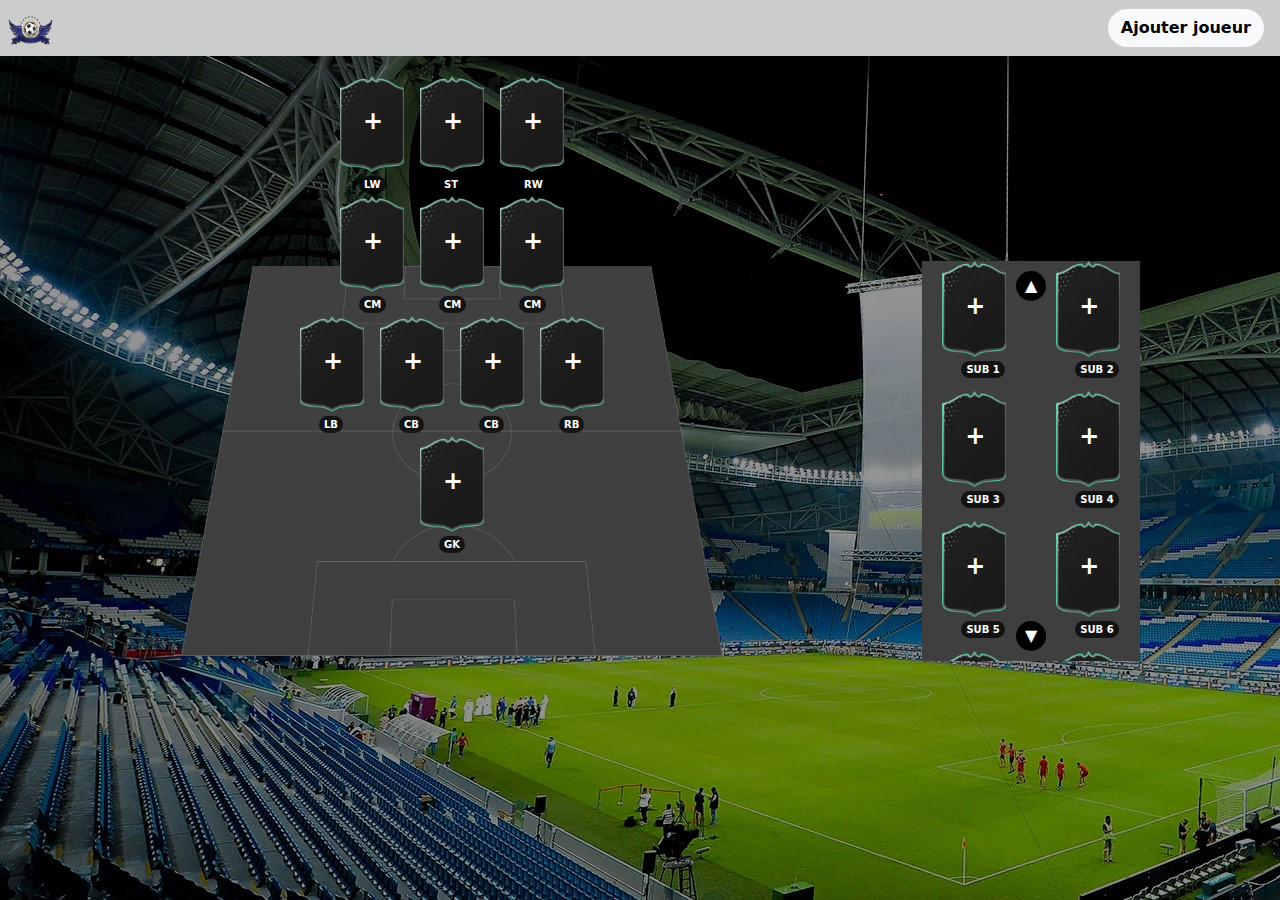
==== index.html @ 96a1f6b6 "#4 ajouter le fichier players.json" ====
<!DOCTYPE html>
<html>

<head>
    <meta charset="UTF-8">
    <meta name="viewport" content="width=device-width, initial-scale=1.0">
    <title>FUT Champions</title>
    <link rel="stylesheet" href="./src/assets/css/style.css">
    <link href="https://cdn.jsdelivr.net/npm/bootstrap@5.3.3/dist/css/bootstrap.min.css" rel="stylesheet"
        integrity="sha384-QWTKZyjpPEjISv5WaRU9OFeRpok6YctnYmDr5pNlyT2bRjXh0JMhjY6hW+ALEwIH" crossorigin="anonymous">
</head>

<body>
    <!-- Header -->
    <header class="d-flex justify-content-between align-items-center p-2">
        <img src="./src/assets/images/lg-removebg-preview.png" alt="logoFUT">
        <div class="d-flex align-items-center">
            <button id="addplayer" class="btn btn-light rounded-pill me-2 fw-semibold" aria-label="Ajouter joueur">Ajouter joueur</button>
        </div>
    </header>

    <!-- Main -->
    <main>
        <!-- Stad -->
        <div class="stadium-container">
            <img src="./src/assets/images/stade.png" alt="stade" class="stadium-image">
            <div class="field-overlay">
                <!-- Positions for players in the 4-3-3 formation -->
                <div class="player-card goalkeeper" data-position="GK">
                    <img src="./src/assets/images/carte.png" alt="Card Background" class="card-bg">
                    <span>GK</span>
                    <button class="add-player-btn">+</button>
                </div>
                <div class="player-card defender left" data-position="LB">
                    <img src="./src/assets/images/carte.png" alt="Card Background" class="card-bg">
                    <span>LB</span>
                    <button class="add-player-btn">+</button>
                </div>
                <div class="player-card defender center-left" data-position="CB">
                    <img src="./src/assets/images/carte.png" alt="Card Background" class="card-bg">
                    <span>CB</span>
                    <button class="add-player-btn">+</button>
                </div>
                <div class="player-card defender center-right" data-position="CB">
                    <img src="./src/assets/images/carte.png" alt="Card Background" class="card-bg">
                    <span>CB</span>
                    <button class="add-player-btn">+</button>
                </div>
                <div class="player-card defender right" data-position="RB">
                    <img src="./src/assets/images/carte.png" alt="Card Background" class="card-bg">
                    <span>RB</span>
                    <button class="add-player-btn">+</button>
                </div>
                <div class="player-card midfielder left" data-position="CM">
                    <img src="./src/assets/images/carte.png" alt="Card Background" class="card-bg">
                    <span>CM</span>
                    <button class="add-player-btn">+</button>
                </div>
                <div class="player-card midfielder center" data-position="CM">
                    <img src="./src/assets/images/carte.png" alt="Card Background" class="card-bg">
                    <span>CM</span>
                    <button class="add-player-btn">+</button>
                </div>
                <div class="player-card midfielder right" data-position="CM">
                    <img src="./src/assets/images/carte.png" alt="Card Background" class="card-bg">
                    <span>CM</span>
                    <button class="add-player-btn">+</button>
                </div>
                <div class="player-card forward left" data-position="LW">
                    <img src="./src/assets/images/carte.png" alt="Card Background" class="card-bg">
                    <span>LW</span>
                    <button class="add-player-btn">+</button>
                </div>
                <div class="player-card forward center" data-position="ST">
                    <img src="./src/assets/images/carte.png" alt="Card Background" class="card-bg">
                    <span>ST</span>
                    <button class="add-player-btn">+</button>
                </div>
                <div class="player-card forward right" data-position="RW">
                    <img src="./src/assets/images/carte.png" alt="Card Background" class="card-bg">
                    <span>RW</span>
                    <button class="add-player-btn">+</button>
                </div>


            </div>
        </div>

        <!-- Substitutes Section -->
        <div class="carousel-container">
            <button class="carousel-btn prev-btn">▲</button>
            <div class="carousel-wrapper">
                <div class="carousel">
                    <!-- Joueurs substituts -->
                    <div class="player-card substitute">
                        <img src="./src/assets/images/carte.png" alt="Card Background" class="card-bg">
                        <span>SUB 1</span>
                        <button class="add-player-btn">+</button>
                    </div>
                    <div class="player-card substitute">
                        <img src="./src/assets/images/carte.png" alt="Card Background" class="card-bg">
                        <span>SUB 2</span>
                        <button class="add-player-btn">+</button>
                    </div>
                    <div class="player-card substitute">
                        <img src="./src/assets/images/carte.png" alt="Card Background" class="card-bg">
                        <span>SUB 3</span>
                        <button class="add-player-btn">+</button>
                    </div>
                    <div class="player-card substitute">
                        <img src="./src/assets/images/carte.png" alt="Card Background" class="card-bg">
                        <span>SUB 4</span>
                        <button class="add-player-btn">+</button>
                    </div>
                    <div class="player-card substitute">
                        <img src="./src/assets/images/carte.png" alt="Card Background" class="card-bg">
                        <span>SUB 5</span>
                        <button class="add-player-btn">+</button>
                    </div>
                    <div class="player-card substitute">
                        <img src="./src/assets/images/carte.png" alt="Card Background" class="card-bg">
                        <span>SUB 6</span>
                        <button class="add-player-btn">+</button>
                    </div>
                    <div class="player-card substitute">
                        <img src="./src/assets/images/carte.png" alt="Card Background" class="card-bg">
                        <span>SUB 7</span>
                        <button class="add-player-btn">+</button>
                    </div>
                    <div class="player-card substitute">
                        <img src="./src/assets/images/carte.png" alt="Card Background" class="card-bg">
                        <span>SUB 8</span>
                        <button class="add-player-btn">+</button>
                    </div>
                    <div class="player-card substitute">
                        <img src="./src/assets/images/carte.png" alt="Card Background" class="card-bg">
                        <span>SUB 9</span>
                        <button class="add-player-btn">+</button>
                    </div>
                    <div class="player-card substitute">
                        <img src="./src/assets/images/carte.png" alt="Card Background" class="card-bg">
                        <span>SUB 10</span>
                        <button class="add-player-btn">+</button>
                    </div>
                </div>
            </div>
            <button class="carousel-btn next-btn">▼</button>
        </div>
    </main>

    <section>
        <!-- Modal -->
        <div id="modal" class="modal justify-content-center align-items-center">
            <div class="modal-content p-3 text-black">
                <h2 class="fs-3 mb-1 text-black">Nouvel joueur</h2>

                <div class="stats-container">
                    <div class="stats-row">
                        <div class="form-group">
                            <label for="nom">Nom</label>
                            <input type="text" id="nom" placeholder="Nom" class="form-control">
                        </div>
                        <div class="form-group">
                            <label for="nationality">Nationality</label>
                            <input type="text" id="nationality" placeholder="Nationality" class="form-control">
                        </div>
                        <div class="form-group">
                            <label for="club">Club</label>
                            <input type="text" id="club" placeholder="Club" class="form-control">
                        </div>
                    </div>

                    <div class="stats-row">
                        <div class="form-group">
                            <label for="photo">Photo</label>
                            <input type="url" id="photo" placeholder="Entrer URL de photo" class="form-control">
                        </div>
                        <div class="form-group">
                            <label for="flag">Flag</label>
                            <input type="url" id="flag" placeholder="Entrer URL de flag" class="form-control">
                        </div>
                    </div>

                    <div class="stats-row">
                        <div class="form-group">
                            <label for="logoJoueur">Logo</label>
                            <input type="url" id="logoJoueur" placeholder="Entrer URL de logo" class="form-control">
                        </div>
                        <div class="form-group">
                            <label for="positionJoueur">Position</label>
                            <select id="positionJoueur" class="form-select">
                                <option value="GK">GK</option>
                                <option value="LB">LB</option>
                                <option value="CB">CB</option>
                                <option value="RB">RB</option>
                                <option value="CM">CM</option>
                                <option value="LW">LW</option>
                                <option value="ST">ST</option>
                                <option value="RW">RW</option>
                            </select>
                        </div>
                    </div>

                </div>
                <div class="stats-container">
                    <div class="stats-row">
                        <div class="form-group">
                            <label for="rating">Rating</label>
                            <input type="number" id="rating" placeholder="NOT" class="form-contro">
                        </div>
                        <div class="form-group">
                            <label for="pace">Pace</label>
                            <input type="number" id="pace" placeholder="PAC" class="form-control">
                        </div>
                        <div class="form-group">
                            <label for="shooting">Shooting</label>
                            <input type="number" id="shooting" placeholder="SHO" class="form-control">
                        </div>
                        <div class="form-group">
                            <label for="passing">Passing</label>
                            <input type="number" id="passing" placeholder="PAS" class="form-control">
                        </div>
                    </div>
                    <div class="stats-row">
                        <div class="form-group">
                            <label for="dribbling">Dribbling</label>
                            <input type="number" id="dribbling" placeholder="DRI" class="form-control">
                        </div>
                        <div class="form-group">
                            <label for="defending">Defending</label>
                            <input type="number" id="defending" placeholder="DEF" class="form-control">
                        </div>
                        <div class="form-group">
                            <label for="physical">Physical</label>
                            <input type="number" id="physical" placeholder="PHY" class="form-control mb-1">
                        </div>
                    </div>
                </div>

                <div class="modal-footer p-0">
                    <button id="cancelButton" type="button" class="btn btn-secondary rounded-pill"
                        aria-label="Annuler joueur">Annuler</button>
                    <button id="addButton" type="submit" class="btn btn-dark rounded-pill"
                        aria-label="Ajouter joueur">Ajouter</button>
                </div>
            </div>
        </div>
    </section>

    <script src="./src/assets/js/script.js"></script>
</body>

</html>
---- src/assets/css/style.css ----
body {
    font-family: 'Inter', sans-serif;
    margin: 0;
    padding: 0;
    background: url(../images/stadium.jpg);
}

header {
    background: rgb(204, 204, 204);
    padding: 10px 20px;
}

header img {
    height: 40px;
    width: 45px;
}

main {
    position: relative;
    height: 90vh;
    display: flex;
    justify-content: center;
    align-items: center;
}

.stadium-container {
    /* position: relative;
    width: 65%;
    aspect-ratio: 19/10; */
    display: flex;
    justify-content: space-evenly;
}

.stadium-image {
    width: 60%;
    height: auto;
}

.field-overlay {
    position: absolute;
    top: 20px;
    left: 260px;
    /* left: 20%; */
    width: 20%;
    height: 20%;
    display: grid;
    grid-template-columns: repeat(5, 1fr);
    grid-template-rows: repeat(6, 1fr);
}

/* Card */
.player-card {
    position: relative;
    display: flex;
    flex-direction: column;
    align-items: center;
    justify-content: center;
    width: 80px;
    height: 120px;
    background: transparent;
}


.player-card span {
    position: absolute;
    top: 100px;
    left: 19px;
    font-size: 10px;
    background: rgba(0, 0, 0, 0.7);
    color: white;
    font-weight: bold;
    padding: 1px 5px;
    border-radius: 10px;
    text-transform: uppercase;
    cursor: pointer;
}

.card-bg {
    position: absolute;
    top: 0;
    left: 0;
    width: 80%;
    height: 80%;
    object-fit: cover;
    z-index: 0;
}

.card-bg:hover {
    box-shadow: 0 10px 10px rgb(104, 204, 104);
}

.add-player-btn {
    position: absolute;
    top: 45px;
    left: 33px;
    transform: translate(-50%, -50%);
    z-index: 1;
    background: transparent;
    border: none;
    color: white;
    font-size: 24px;
    font-weight: bold;
    cursor: pointer;
    text-align: center;
}

.player-card:hover {
    transform: scale(1.1);
    transition: transform 0.3s ease;
}

.goalkeeper {
    grid-column: 3;
    grid-row: 5;
}

.defender.left {
    grid-column: 1;
    grid-row: 3;
    left: 40px;
}

.defender.center-left {
    grid-column: 2;
    grid-row: 3;
    left: 40px;

}

.defender.center-right {
    grid-column: 3;
    grid-row: 3;
    left: 40px;

}

.defender.right {
    grid-column: 4;
    grid-row: 3;
    left: 40px;

}

.midfielder.left {
    grid-column: 2;
    grid-row: 2;
}

.midfielder.center {
    grid-column: 3;
    grid-row: 2;
}

.midfielder.right {
    grid-column: 4;
    grid-row: 2;
}

.forward.left {
    grid-column: 2;
    grid-row: 1;
}

.forward.center {
    grid-column: 3;
    grid-row: 1;
}

.forward.right {
    grid-column: 4;
    grid-row: 1;
}

/* Carousel Container */
.carousel-container {
    background: #3F3F3F;
    position: relative;
    width: 17%;
    /* Deux colonnes prennent plus de place */
    height: 400px;
    /* Hauteur du carousel */
    overflow: hidden;
    margin-left: auto;
    margin-right: 140px;
    /* Positionnement à droite */
}

/* Carousel Wrapper */
.carousel-wrapper {
    display: flex;
    flex-direction: column;
    height: 100%;
    transition: transform 0.5s ease-in-out;
}

/* Carousel */
.carousel {
    display: grid;
    grid-template-columns: repeat(2, 1fr);
    /* Deux colonnes */
    gap: 10px;
}

/* Player Cards */
.player-card.substitute {
    display: flex;
    flex-direction: column;
    align-items: center;
    justify-content: center;
    left: 20px;
    width: 80px;
    /* Largeur des cartes */
    height: 120px;
    /* Hauteur des cartes */
}

/* Carousel Buttons */
.carousel-btn {
    /* top: 90%; */
    position: absolute;
    left: 50%;
    transform: translateX(-50%);
    background: black;
    color: white;
    border: none;
    border-radius: 50%;
    width: 30px;
    height: 30px;
    cursor: pointer;
    z-index: 10;
}

.prev-btn {
    top: 10px;
    /* Bouton au-dessus */
}

.prev-btn:hover {
    background: white;
    color: black;
}

.next-btn {
    bottom: 10px;
    /* Bouton en dessous */
}

.next-btn:hover {
    background: white;
    color: black;
}

.modal {
    display: none;
    position: fixed;
    top: 0;
    left: 0;
    width: 100%;
    height: 100%;
    background: rgba(0, 0, 0, 0.5);
}

.modal-content {
    /* background: rgba(0, 128, 128, 0.885) !important; */
    background: rgba(4, 168, 168, 0.885) !important;

    /* padding: 20px; */
    width: 90%;
    max-width: 400px;
    border-radius: 20px;
    box-shadow: 0 4px 8px rgba(0, 0, 0, 0.3);
}


.stats-container {
    display: flex;
    flex-direction: column;
    gap: 20px;
    margin-top: 20px;
}

.stats-row {
    display: flex;
    justify-content: space-between;
    gap: 15px;
}

.form-group {
    display: flex;
    flex-direction: column;
    flex: 1;
    min-width: 50px;
}

.form-group label {
    margin-bottom: 5px;
    font-weight: bold;
    font-size: 14px;
    color: #333;
}

.form-group input,
.form-group select {
    padding: 5px;
    font-size: 14px;
    border: 1px solid #ccc;
    border-radius: 5px;
}
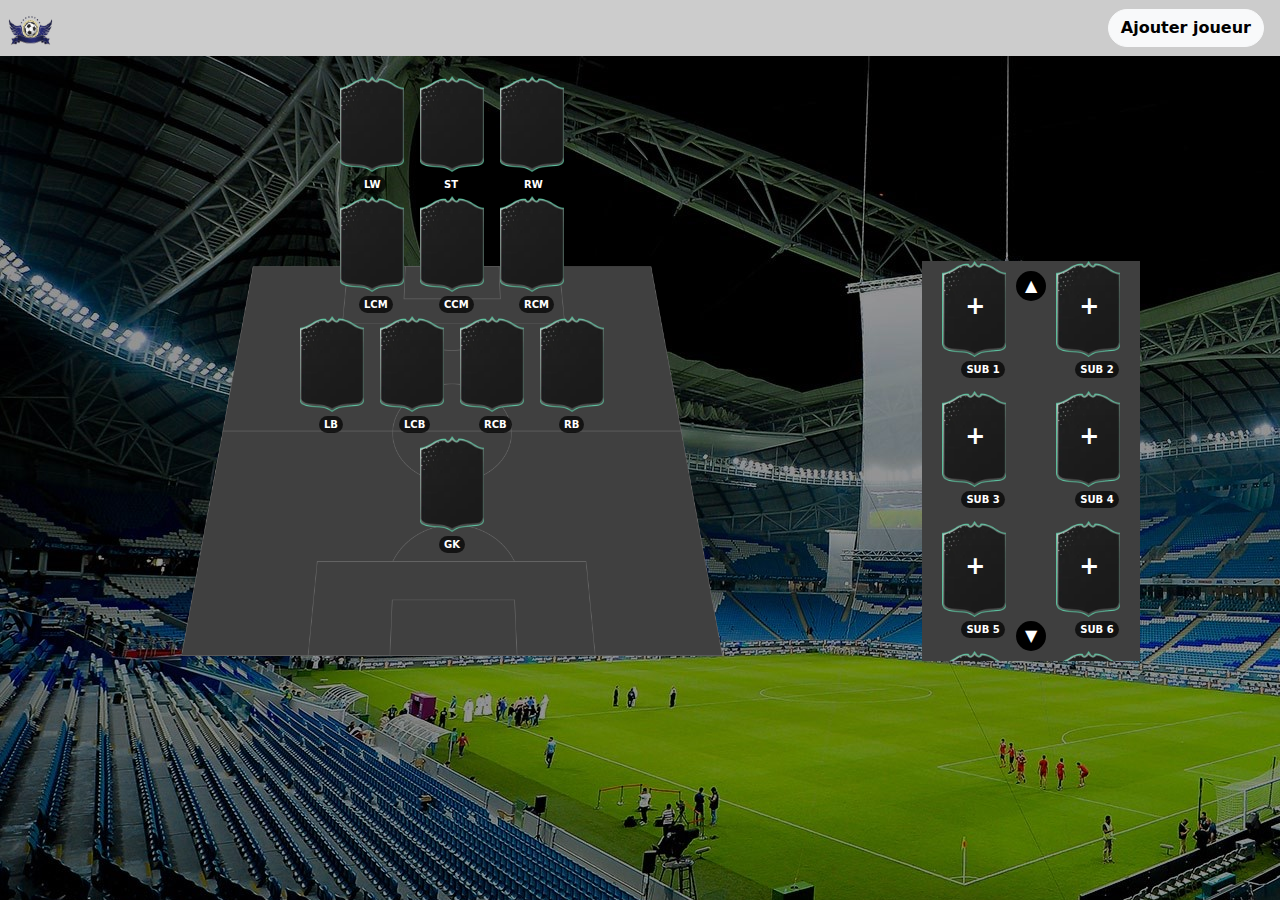
==== commit f3846605: "#4 creer la fonction ajouter pour ajouter la carte de joueur dans le terrain" ====
--- a/index.html
+++ b/index.html
@@ -6,6 +6,7 @@
     <meta name="viewport" content="width=device-width, initial-scale=1.0">
     <title>FUT Champions</title>
     <link rel="stylesheet" href="./src/assets/css/style.css">
+    <link rel="stylesheet" href="./src/assets/css/card.css">
     <link href="https://cdn.jsdelivr.net/npm/bootstrap@5.3.3/dist/css/bootstrap.min.css" rel="stylesheet"
         integrity="sha384-QWTKZyjpPEjISv5WaRU9OFeRpok6YctnYmDr5pNlyT2bRjXh0JMhjY6hW+ALEwIH" crossorigin="anonymous">
 </head>
@@ -29,57 +30,57 @@
                 <div class="player-card goalkeeper" data-position="GK">
                     <img src="./src/assets/images/carte.png" alt="Card Background" class="card-bg">
                     <span>GK</span>
-                    <button class="add-player-btn">+</button>
+                    <!-- <button class="add-player-btn">+</button> -->
                 </div>
                 <div class="player-card defender left" data-position="LB">
                     <img src="./src/assets/images/carte.png" alt="Card Background" class="card-bg">
                     <span>LB</span>
-                    <button class="add-player-btn">+</button>
+                    <!-- <button class="add-player-btn">+</button> -->
                 </div>
                 <div class="player-card defender center-left" data-position="CB">
                     <img src="./src/assets/images/carte.png" alt="Card Background" class="card-bg">
-                    <span>CB</span>
-                    <button class="add-player-btn">+</button>
+                    <span>LCB</span>
+                    <!-- <button class="add-player-btn">+</button> -->
                 </div>
                 <div class="player-card defender center-right" data-position="CB">
                     <img src="./src/assets/images/carte.png" alt="Card Background" class="card-bg">
-                    <span>CB</span>
-                    <button class="add-player-btn">+</button>
+                    <span>RCB</span>
+                    <!-- <button class="add-player-btn">+</button> -->
                 </div>
                 <div class="player-card defender right" data-position="RB">
                     <img src="./src/assets/images/carte.png" alt="Card Background" class="card-bg">
                     <span>RB</span>
-                    <button class="add-player-btn">+</button>
+                    <!-- <button class="add-player-btn">+</button> -->
                 </div>
                 <div class="player-card midfielder left" data-position="CM">
                     <img src="./src/assets/images/carte.png" alt="Card Background" class="card-bg">
-                    <span>CM</span>
-                    <button class="add-player-btn">+</button>
+                    <span>LCM</span>
+                    <!-- <button class="add-player-btn">+</button> -->
                 </div>
                 <div class="player-card midfielder center" data-position="CM">
                     <img src="./src/assets/images/carte.png" alt="Card Background" class="card-bg">
-                    <span>CM</span>
-                    <button class="add-player-btn">+</button>
+                    <span>CCM</span>
+                    <!-- <button class="add-player-btn">+</button> -->
                 </div>
                 <div class="player-card midfielder right" data-position="CM">
                     <img src="./src/assets/images/carte.png" alt="Card Background" class="card-bg">
-                    <span>CM</span>
-                    <button class="add-player-btn">+</button>
+                    <span>RCM</span>
+                    <!-- <button class="add-player-btn">+</button> -->
                 </div>
                 <div class="player-card forward left" data-position="LW">
                     <img src="./src/assets/images/carte.png" alt="Card Background" class="card-bg">
                     <span>LW</span>
-                    <button class="add-player-btn">+</button>
+                    <!-- <button class="add-player-btn">+</button> -->
                 </div>
                 <div class="player-card forward center" data-position="ST">
                     <img src="./src/assets/images/carte.png" alt="Card Background" class="card-bg">
                     <span>ST</span>
-                    <button class="add-player-btn">+</button>
+                    <!-- <button class="add-player-btn">+</button> -->
                 </div>
                 <div class="player-card forward right" data-position="RW">
                     <img src="./src/assets/images/carte.png" alt="Card Background" class="card-bg">
                     <span>RW</span>
-                    <button class="add-player-btn">+</button>
+                    <!-- <button class="add-player-btn">+</button> -->
                 </div>
 
 
@@ -148,8 +149,8 @@
         </div>
     </main>
 
+    <!-- Modal -->
     <section>
-        <!-- Modal -->
         <div id="modal" class="modal justify-content-center align-items-center">
             <div class="modal-content p-3 text-black">
                 <h2 class="fs-3 mb-1 text-black">Nouvel joueur</h2>
@@ -191,9 +192,12 @@
                             <select id="positionJoueur" class="form-select">
                                 <option value="GK">GK</option>
                                 <option value="LB">LB</option>
-                                <option value="CB">CB</option>
+                                <option value="LCB">LCB</option>
+                                <option value="RCB">RCB</option>
                                 <option value="RB">RB</option>
-                                <option value="CM">CM</option>
+                                <option value="LCM">LCM</option>
+                                <option value="CCM">CCM</option>
+                                <option value="RCM">RCM</option>
                                 <option value="LW">LW</option>
                                 <option value="ST">ST</option>
                                 <option value="RW">RW</option>
@@ -206,33 +210,33 @@
                     <div class="stats-row">
                         <div class="form-group">
                             <label for="rating">Rating</label>
-                            <input type="number" id="rating" placeholder="NOT" class="form-contro">
+                            <input type="number" id="rating" placeholder="0-100" class="form-contro">
                         </div>
                         <div class="form-group">
                             <label for="pace">Pace</label>
-                            <input type="number" id="pace" placeholder="PAC" class="form-control">
+                            <input type="number" id="pace" placeholder="0-100" class="form-control">
                         </div>
                         <div class="form-group">
                             <label for="shooting">Shooting</label>
-                            <input type="number" id="shooting" placeholder="SHO" class="form-control">
+                            <input type="number" id="shooting" placeholder="0-100" class="form-control">
                         </div>
                         <div class="form-group">
                             <label for="passing">Passing</label>
-                            <input type="number" id="passing" placeholder="PAS" class="form-control">
+                            <input type="number" id="passing" placeholder="0-100" class="form-control">
                         </div>
                     </div>
                     <div class="stats-row">
                         <div class="form-group">
                             <label for="dribbling">Dribbling</label>
-                            <input type="number" id="dribbling" placeholder="DRI" class="form-control">
+                            <input type="number" id="dribbling" placeholder="0-100" class="form-control">
                         </div>
                         <div class="form-group">
                             <label for="defending">Defending</label>
-                            <input type="number" id="defending" placeholder="DEF" class="form-control">
+                            <input type="number" id="defending" placeholder="0-100" class="form-control">
                         </div>
                         <div class="form-group">
                             <label for="physical">Physical</label>
-                            <input type="number" id="physical" placeholder="PHY" class="form-control mb-1">
+                            <input type="number" id="physical" placeholder="0-100" class="form-control mb-1">
                         </div>
                     </div>
                 </div>
@@ -240,6 +244,7 @@
                 <div class="modal-footer p-0">
                     <button id="cancelButton" type="button" class="btn btn-secondary rounded-pill"
                         aria-label="Annuler joueur">Annuler</button>
+                    <button id="autofill" class="btn btn-dark rounded-pill">Remplir auto</button>
                     <button id="addButton" type="submit" class="btn btn-dark rounded-pill"
                         aria-label="Ajouter joueur">Ajouter</button>
                 </div>
@@ -247,7 +252,34 @@
         </div>
     </section>
 
+    <!-- Card -->
+     <!-- <section>
+        <div class="player-card">
+            <div class="card-header">
+                <div class="rating">90</div>
+                <div class="position">CF</div>
+            </div>
+            <div class="player-photo-container">
+                <img src="https://cdn.sofifa.net/players/158/023/25_120.png" alt="Lionel Messi" class="player-photo">
+            </div>
+            <div class="player-name">Messi</div>
+            <div class="club-info">
+                <img src="https://cdn.sofifa.net/flags/ar.png" alt="Argentina" class="flag">
+                <img src="https://cdn.sofifa.net/meta/team/239235/120.png" alt="Inter Miami" class="club-logo">
+            </div>
+            <div class="stats">
+                <div>PAC 80</div>
+                <div>SHO 87</div>
+                <div>PAS 90</div>
+                <div>DRI 94</div>
+                <div>DEF 33</div>
+                <div>PHY 64</div>
+            </div>
+        </div>
+     </section> -->
+
     <script src="./src/assets/js/script.js"></script>
+    <!-- <script src="./src/assets/js/card.js"></script> -->
 </body>
 
 </html>--- a/src/assets/css/card.css
+++ b/src/assets/css/card.css
@@ -0,0 +1,139 @@
+/* body {
+    font-family: Arial, sans-serif;
+    display: flex;
+    justify-content: center;
+    align-items: center;
+    height: 100vh;
+    margin: 0;
+    background-color: #f4f4f4;
+  } */
+  
+  .player-card-gold {
+    position: relative;
+    width: 80px;
+    height: 120px;
+    background: url(../images/badge_gold.png) no-repeat center center;
+    background-size: cover;
+    padding: 10px;
+    text-align: center;
+    color: black;
+  }
+
+  .player-card-gold span {
+    position: absolute;
+    top: 100px;
+    left: 19px;
+    font-size: 10px;
+    background: rgba(0, 0, 0, 0.7);
+    color: white;
+    font-weight: bold;
+    padding: 1px 5px;
+    border-radius: 10px;
+    text-transform: uppercase;
+    cursor: pointer;
+}
+
+  .card-header {
+    position: absolute;
+    top: 23px;
+    left: 6px;
+    display: flex;
+    flex-direction: column;
+    align-items: center;
+  }
+  
+  .rating {
+    font-size: 10px;
+    font-weight: bold;
+  }
+  
+  .position {
+    font-size: 10px;
+    /* margin-top: 5px; */
+  }
+  
+  .player-photo-container {
+    position: absolute;
+    top: 13px;
+    left: 50%;
+    transform: translateX(-50%);
+    width: 63px;
+    height: 63px;
+    overflow: hidden;
+  }
+  
+  .player-photo {
+    width: 100%;
+    height: auto;
+  }
+  
+  .player-name {
+    position: absolute;
+    bottom:33px;
+    left: 50%;
+    transform: translateX(-50%);
+    font-size: 5px;
+    font-weight: bold;
+  }
+  
+  .club-info {
+    position: absolute;
+    top: 27px;
+    left: 60px;
+    display: flex;
+    flex-direction: column;
+    align-items: center;
+  }
+  
+  .flag {
+    width: 13px;
+    height: 10px;
+  }
+  
+  .club-logo {
+    width: 13px;
+    height: 13px;
+    margin-top: 5px;
+  }
+
+  /* .stats {
+    position: absolute;
+    bottom: 10%;
+    left: 50%;
+    transform: translateX(-50%);
+    display: grid;
+    grid-template-columns: repeat(3, 1fr);
+    column-gap: 3px;
+    font-size: 4px;
+    font-weight: bold;
+    text-align: center;
+  } */
+  
+  .stats {
+    position: absolute;
+    bottom: 18px;
+    left: 50%;
+    transform: translateX(-50%);
+    display: grid;
+    grid-template-columns: repeat(6, 1fr); /* 6 colonnes pour une ligne */
+    column-gap: 2px; /* Espacement entre les colonnes */
+    row-gap: 3px; /* Espacement entre les lignes (si nécessaire) */
+    font-size:10px; /* Ajustez selon la taille souhaitée */
+    /* font-weight: bold; */
+    text-align: center;
+    color: red; /* Couleur dorée comme sur l'image */
+  }
+  
+  .stats .statsp {
+    display: flex;
+    flex-direction: column;
+    align-items: center;
+    justify-content: center;
+  }
+  
+  .stats .statsp div {
+    font-size: 5px; /* Taille des valeurs */
+    font-weight: bold;
+    color: black; /* Couleur blanche pour les chiffres */
+  }
+  
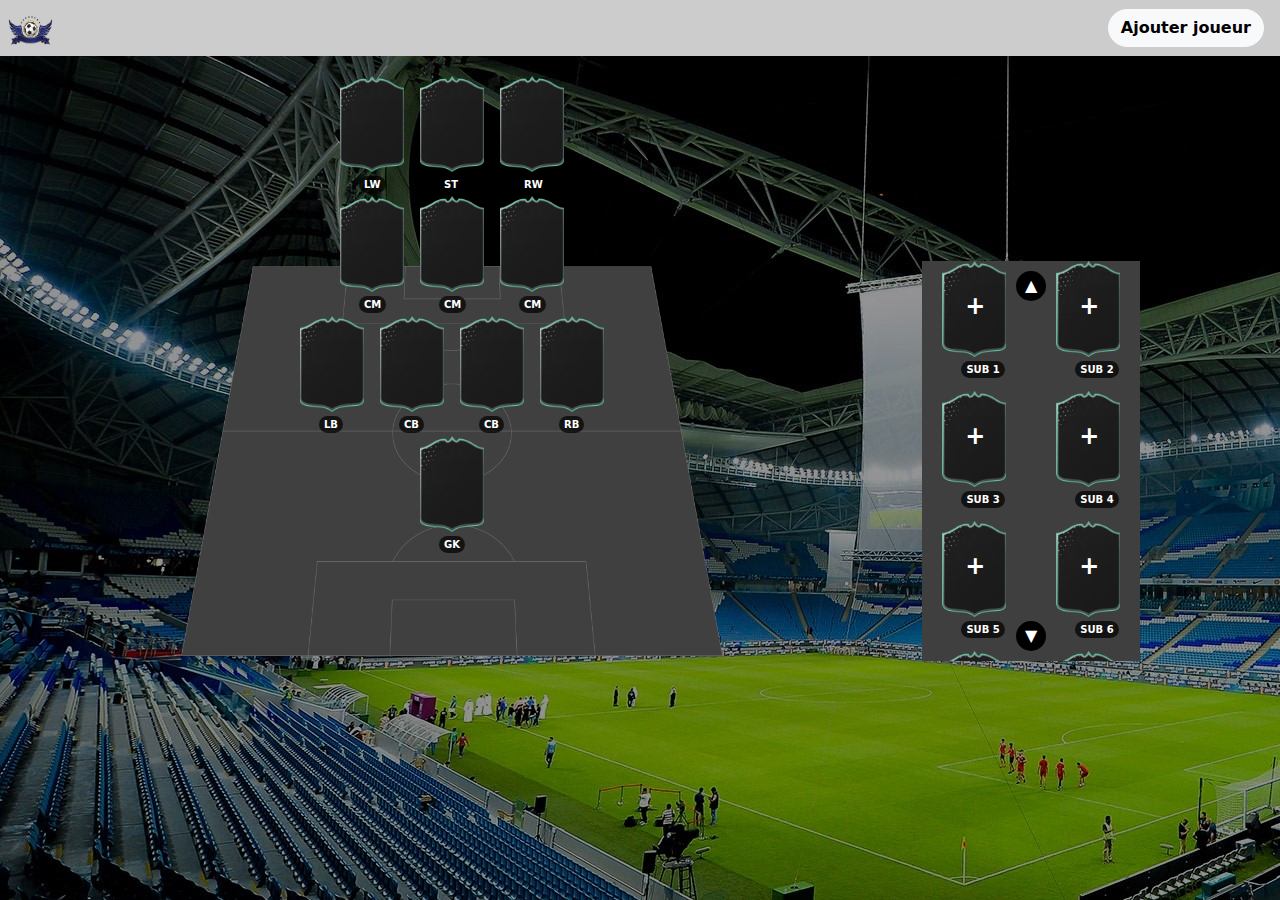
==== commit fba0e24a: "ajouter des changements au niveau des positions des joueurs dans le fichier players.json" ====
--- a/index.html
+++ b/index.html
@@ -37,14 +37,14 @@
                     <span>LB</span>
                     <!-- <button class="add-player-btn">+</button> -->
                 </div>
-                <div class="player-card defender center-left" data-position="CB">
-                    <img src="./src/assets/images/carte.png" alt="Card Background" class="card-bg">
-                    <span>LCB</span>
-                    <!-- <button class="add-player-btn">+</button> -->
-                </div>
-                <div class="player-card defender center-right" data-position="CB">
-                    <img src="./src/assets/images/carte.png" alt="Card Background" class="card-bg">
-                    <span>RCB</span>
+                <div class="player-card defender center-left" data-position="CBL">
+                    <img src="./src/assets/images/carte.png" alt="Card Background" class="card-bg">
+                    <span>CB</span>
+                    <!-- <button class="add-player-btn">+</button> -->
+                </div>
+                <div class="player-card defender center-right" data-position="CBR">
+                    <img src="./src/assets/images/carte.png" alt="Card Background" class="card-bg">
+                    <span>CB</span>
                     <!-- <button class="add-player-btn">+</button> -->
                 </div>
                 <div class="player-card defender right" data-position="RB">
@@ -52,19 +52,19 @@
                     <span>RB</span>
                     <!-- <button class="add-player-btn">+</button> -->
                 </div>
-                <div class="player-card midfielder left" data-position="CM">
-                    <img src="./src/assets/images/carte.png" alt="Card Background" class="card-bg">
-                    <span>LCM</span>
-                    <!-- <button class="add-player-btn">+</button> -->
-                </div>
-                <div class="player-card midfielder center" data-position="CM">
-                    <img src="./src/assets/images/carte.png" alt="Card Background" class="card-bg">
-                    <span>CCM</span>
-                    <!-- <button class="add-player-btn">+</button> -->
-                </div>
-                <div class="player-card midfielder right" data-position="CM">
-                    <img src="./src/assets/images/carte.png" alt="Card Background" class="card-bg">
-                    <span>RCM</span>
+                <div class="player-card midfielder left" data-position="CML">
+                    <img src="./src/assets/images/carte.png" alt="Card Background" class="card-bg">
+                    <span>CM</span>
+                    <!-- <button class="add-player-btn">+</button> -->
+                </div>
+                <div class="player-card midfielder center" data-position="CMD">
+                    <img src="./src/assets/images/carte.png" alt="Card Background" class="card-bg">
+                    <span>CM</span>
+                    <!-- <button class="add-player-btn">+</button> -->
+                </div>
+                <div class="player-card midfielder right" data-position="CMR">
+                    <img src="./src/assets/images/carte.png" alt="Card Background" class="card-bg">
+                    <span>CM</span>
                     <!-- <button class="add-player-btn">+</button> -->
                 </div>
                 <div class="player-card forward left" data-position="LW">
@@ -192,12 +192,12 @@
                             <select id="positionJoueur" class="form-select">
                                 <option value="GK">GK</option>
                                 <option value="LB">LB</option>
-                                <option value="LCB">LCB</option>
-                                <option value="RCB">RCB</option>
+                                <option value="CBL">CBL</option>
+                                <option value="CBR">CBR</option>
                                 <option value="RB">RB</option>
-                                <option value="LCM">LCM</option>
-                                <option value="CCM">CCM</option>
-                                <option value="RCM">RCM</option>
+                                <option value="CML">CML</option>
+                                <option value="CMD">CMD</option>
+                                <option value="CMR">CMR</option>
                                 <option value="LW">LW</option>
                                 <option value="ST">ST</option>
                                 <option value="RW">RW</option>
--- a/src/assets/css/card.css
+++ b/src/assets/css/card.css
@@ -48,7 +48,7 @@
   }
   
   .position {
-    font-size: 10px;
+    font-size: 7px;
     /* margin-top: 5px; */
   }
   
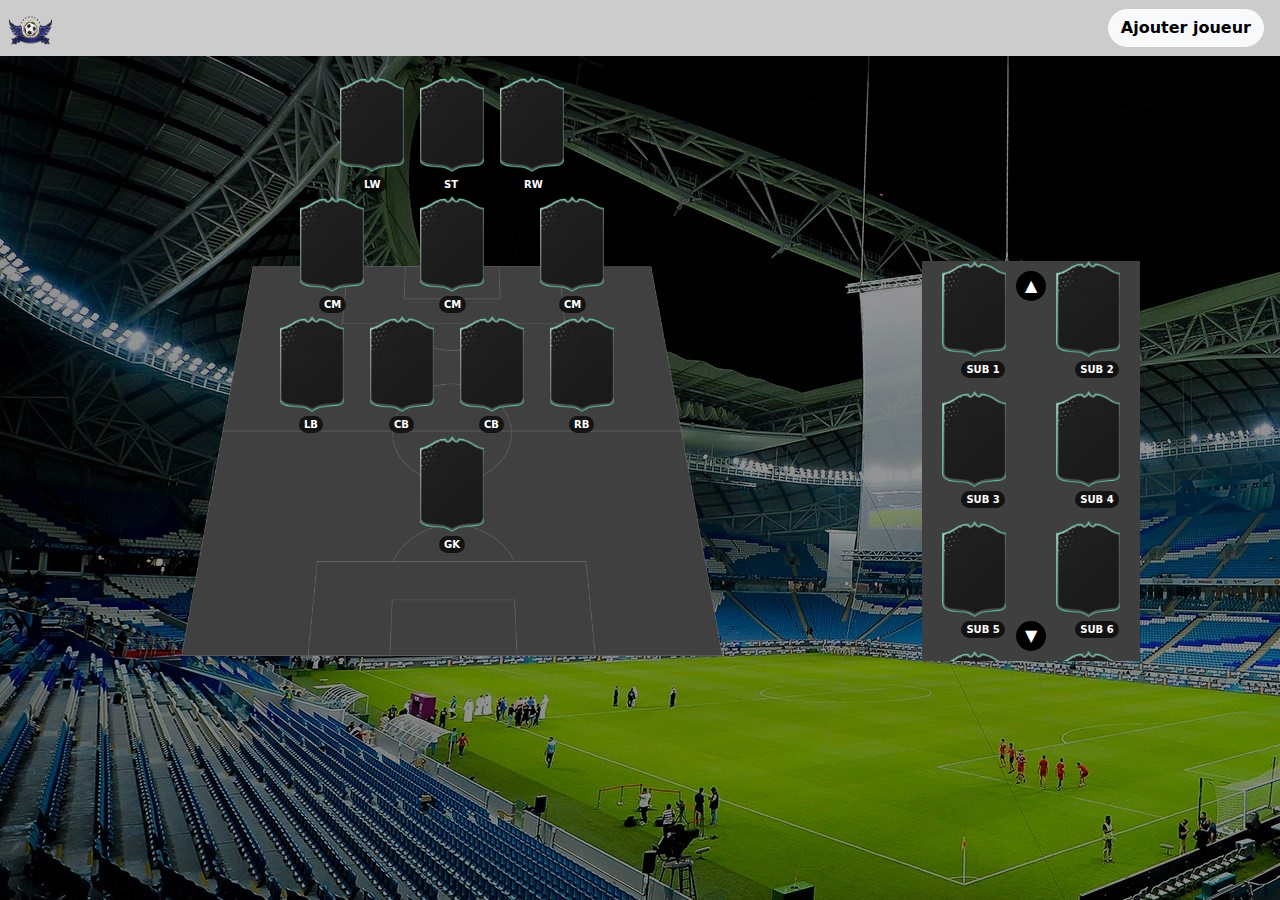
==== commit 11d9c56b: "#10 ajouter des regex pour les champs nom, nationality et club" ====
--- a/index.html
+++ b/index.html
@@ -96,52 +96,52 @@
                     <div class="player-card substitute">
                         <img src="./src/assets/images/carte.png" alt="Card Background" class="card-bg">
                         <span>SUB 1</span>
-                        <button class="add-player-btn">+</button>
+                        <!-- <button class="add-player-btn">+</button> -->
                     </div>
                     <div class="player-card substitute">
                         <img src="./src/assets/images/carte.png" alt="Card Background" class="card-bg">
                         <span>SUB 2</span>
-                        <button class="add-player-btn">+</button>
+                        <!-- <button class="add-player-btn">+</button> -->
                     </div>
                     <div class="player-card substitute">
                         <img src="./src/assets/images/carte.png" alt="Card Background" class="card-bg">
                         <span>SUB 3</span>
-                        <button class="add-player-btn">+</button>
+                        <!-- <button class="add-player-btn">+</button> -->
                     </div>
                     <div class="player-card substitute">
                         <img src="./src/assets/images/carte.png" alt="Card Background" class="card-bg">
                         <span>SUB 4</span>
-                        <button class="add-player-btn">+</button>
+                        <!-- <button class="add-player-btn">+</button> -->
                     </div>
                     <div class="player-card substitute">
                         <img src="./src/assets/images/carte.png" alt="Card Background" class="card-bg">
                         <span>SUB 5</span>
-                        <button class="add-player-btn">+</button>
+                        <!-- <button class="add-player-btn">+</button> -->
                     </div>
                     <div class="player-card substitute">
                         <img src="./src/assets/images/carte.png" alt="Card Background" class="card-bg">
                         <span>SUB 6</span>
-                        <button class="add-player-btn">+</button>
+                        <!-- <button class="add-player-btn">+</button> -->
                     </div>
                     <div class="player-card substitute">
                         <img src="./src/assets/images/carte.png" alt="Card Background" class="card-bg">
                         <span>SUB 7</span>
-                        <button class="add-player-btn">+</button>
+                        <!-- <button class="add-player-btn">+</button> -->
                     </div>
                     <div class="player-card substitute">
                         <img src="./src/assets/images/carte.png" alt="Card Background" class="card-bg">
                         <span>SUB 8</span>
-                        <button class="add-player-btn">+</button>
+                        <!-- <button class="add-player-btn">+</button> -->
                     </div>
                     <div class="player-card substitute">
                         <img src="./src/assets/images/carte.png" alt="Card Background" class="card-bg">
                         <span>SUB 9</span>
-                        <button class="add-player-btn">+</button>
+                        <!-- <button class="add-player-btn">+</button> -->
                     </div>
                     <div class="player-card substitute">
                         <img src="./src/assets/images/carte.png" alt="Card Background" class="card-bg">
                         <span>SUB 10</span>
-                        <button class="add-player-btn">+</button>
+                        <!-- <button class="add-player-btn">+</button> -->
                     </div>
                 </div>
             </div>
@@ -190,8 +190,8 @@
                         <div class="form-group">
                             <label for="positionJoueur">Position</label>
                             <select id="positionJoueur" class="form-select">
+                                <option value="LB">LB</option>
                                 <option value="GK">GK</option>
-                                <option value="LB">LB</option>
                                 <option value="CBL">CBL</option>
                                 <option value="CBR">CBR</option>
                                 <option value="RB">RB</option>
@@ -252,31 +252,14 @@
         </div>
     </section>
 
-    <!-- Card -->
-     <!-- <section>
-        <div class="player-card">
-            <div class="card-header">
-                <div class="rating">90</div>
-                <div class="position">CF</div>
-            </div>
-            <div class="player-photo-container">
-                <img src="https://cdn.sofifa.net/players/158/023/25_120.png" alt="Lionel Messi" class="player-photo">
-            </div>
-            <div class="player-name">Messi</div>
-            <div class="club-info">
-                <img src="https://cdn.sofifa.net/flags/ar.png" alt="Argentina" class="flag">
-                <img src="https://cdn.sofifa.net/meta/team/239235/120.png" alt="Inter Miami" class="club-logo">
-            </div>
-            <div class="stats">
-                <div>PAC 80</div>
-                <div>SHO 87</div>
-                <div>PAS 90</div>
-                <div>DRI 94</div>
-                <div>DEF 33</div>
-                <div>PHY 64</div>
-            </div>
-        </div>
-     </section> -->
+    <!-- Popup -->
+    <div id="popup" class="popup hidden">
+        <div class="popup-content">
+            <p id="popup-message"></p>
+            <button id="popup-close" class="btn btn-dark rounded-pill">Fermer</button>
+        </div>
+    </div>
+    
 
     <script src="./src/assets/js/script.js"></script>
     <!-- <script src="./src/assets/js/card.js"></script> -->
--- a/src/assets/css/style.css
+++ b/src/assets/css/style.css
@@ -111,39 +111,39 @@
 
 .goalkeeper {
     grid-column: 3;
-    grid-row: 5;
+    grid-row: 4;
 }
 
 .defender.left {
     grid-column: 1;
     grid-row: 3;
-    left: 40px;
+    left: 20px;
 }
 
 .defender.center-left {
     grid-column: 2;
     grid-row: 3;
-    left: 40px;
-
+    left: 30px;
 }
 
 .defender.center-right {
     grid-column: 3;
     grid-row: 3;
     left: 40px;
-
+    
 }
 
 .defender.right {
     grid-column: 4;
     grid-row: 3;
-    left: 40px;
+    left:50px;
 
 }
 
 .midfielder.left {
     grid-column: 2;
     grid-row: 2;
+    right: 40px;
 }
 
 .midfielder.center {
@@ -154,6 +154,7 @@
 .midfielder.right {
     grid-column: 4;
     grid-row: 2;
+    left: 40px;
 }
 
 .forward.left {
@@ -305,4 +306,44 @@
     font-size: 14px;
     border: 1px solid #ccc;
     border-radius: 5px;
-}+}
+
+
+/* Styles pour le pop-up */
+.popup {
+    position: fixed;
+    top: 0;
+    left: 0;
+    width: 100%;
+    height: 100%;
+    background: rgba(0, 0, 0, 0.5);
+    display: flex;
+    justify-content: center;
+    align-items: center;
+    z-index: 9999;
+}
+
+.popup.hidden {
+    display: none;
+}
+
+.popup-content {
+    background: white;
+    padding: 20px;
+    border-radius: 10px;
+    box-shadow: 0 4px 8px rgba(0, 0, 0, 0.3);
+    text-align: center;
+    max-width: 300px;
+    width: 80%;
+    z-index: 10000;
+}
+
+.popup-content p {
+    margin-bottom: 20px;
+    font-size: 16px;
+    color: #333;
+}
+
+.popup-content .btn {
+    padding: 10px 20px;
+}
--- a/src/assets/css/card.css
+++ b/src/assets/css/card.css
@@ -1,14 +1,4 @@
-/* body {
-    font-family: Arial, sans-serif;
-    display: flex;
-    justify-content: center;
-    align-items: center;
-    height: 100vh;
-    margin: 0;
-    background-color: #f4f4f4;
-  } */
-  
-  .player-card-gold {
+.player-card-gold {
     position: relative;
     width: 80px;
     height: 120px;
@@ -67,14 +57,33 @@
     height: auto;
   }
   
-  .player-name {
+  /* .player-name {
     position: absolute;
+    display: flex;
+    justify-content: end;
+    align-items: center;
+    bottom:34px;
     bottom:33px;
     left: 50%;
     transform: translateX(-50%);
     font-size: 5px;
     font-weight: bold;
-  }
+  } */
+
+  .player-name {
+    position: absolute;
+    display: flex;
+    justify-content: center; /* Centre le contenu horizontalement */
+    align-items: center; /* Centre le contenu verticalement */
+    bottom: 34px; /* Ajuste la distance par rapport au bas du conteneur parent */
+    left: 50%; /* Place horizontalement au centre du parent */
+    transform: translateX(-50%); /* Ajuste l'alignement exact pour le centrage horizontal */
+    font-size: 5px; /* Taille légèrement agrandie pour une meilleure lisibilité */
+    font-weight: bold;
+    text-align: center; /* Assure l'alignement du texte s'il y a plusieurs lignes */
+    white-space: nowrap; /* Empêche le texte de se briser sur plusieurs lignes */
+}
+
   
   .club-info {
     position: absolute;
@@ -133,7 +142,7 @@
   
   .stats .statsp div {
     font-size: 5px; /* Taille des valeurs */
-    font-weight: bold;
+    /* font-weight: bold; */
     color: black; /* Couleur blanche pour les chiffres */
   }
   
